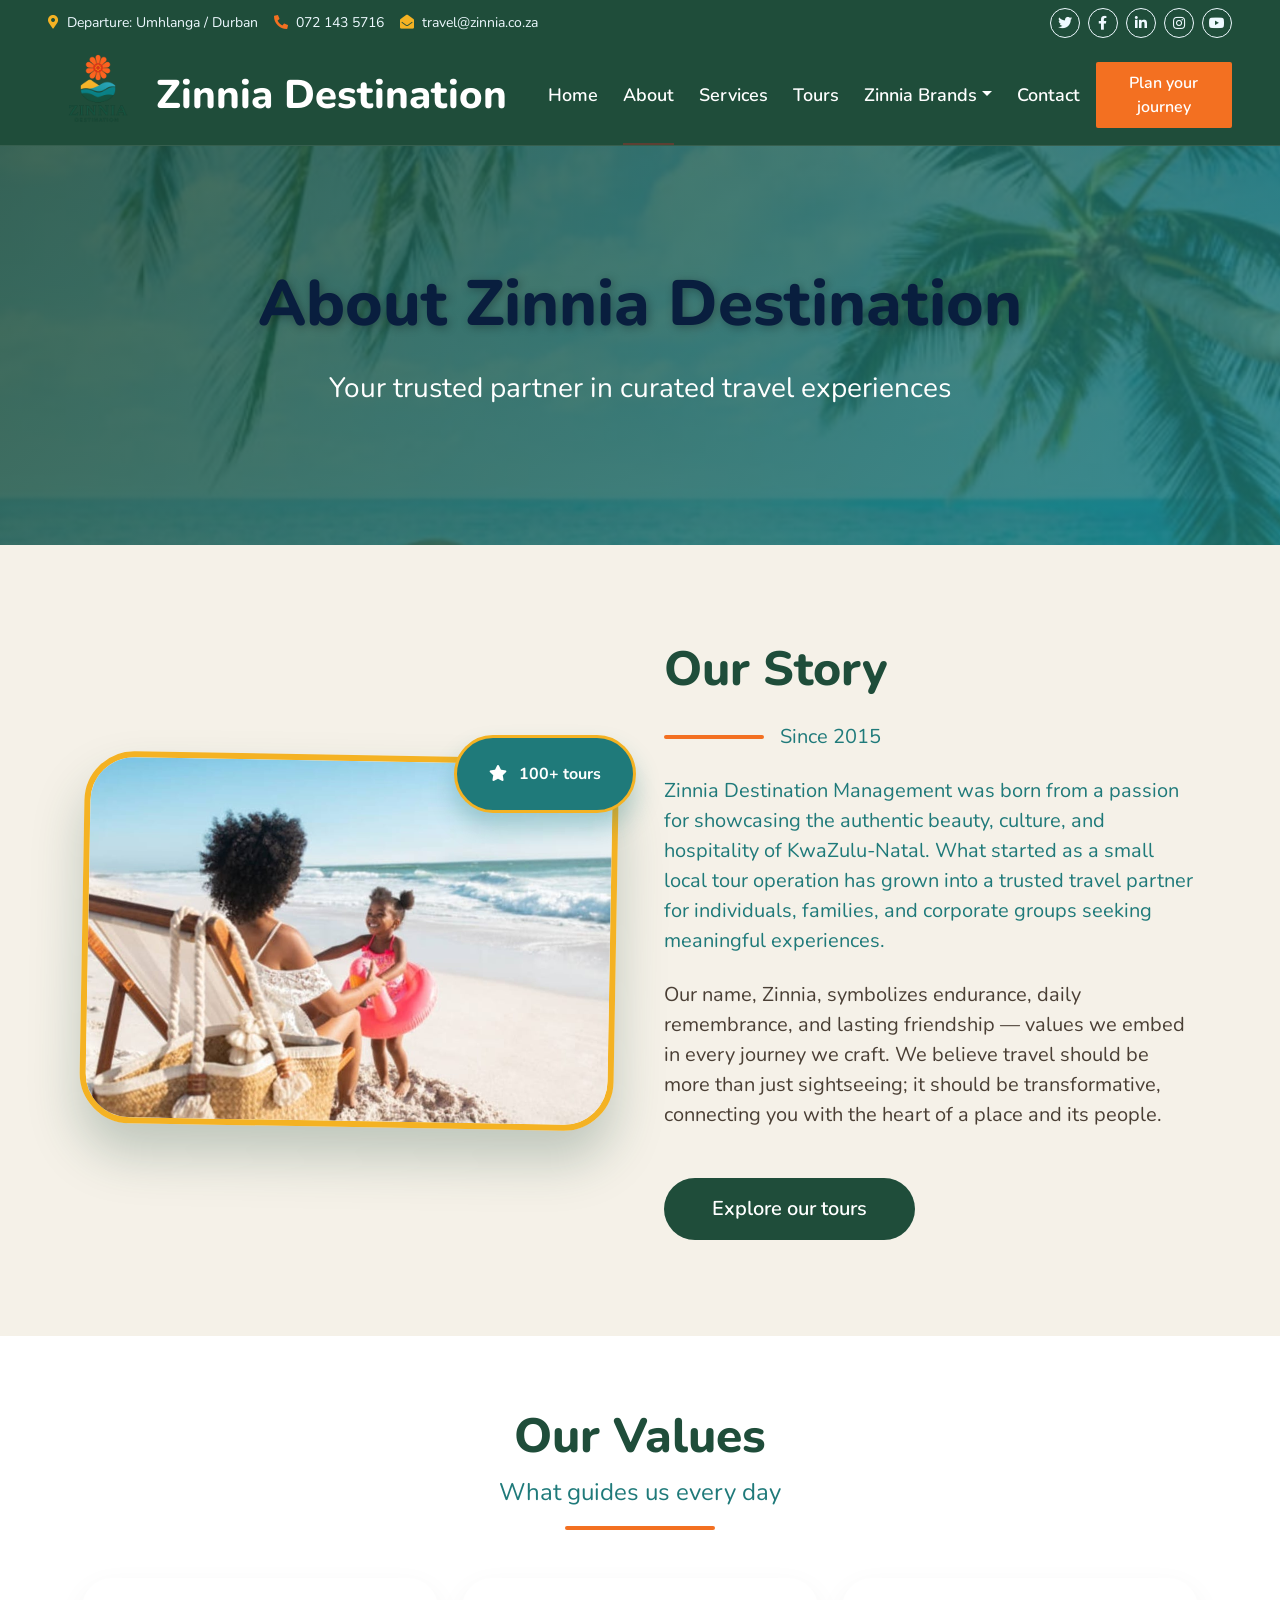
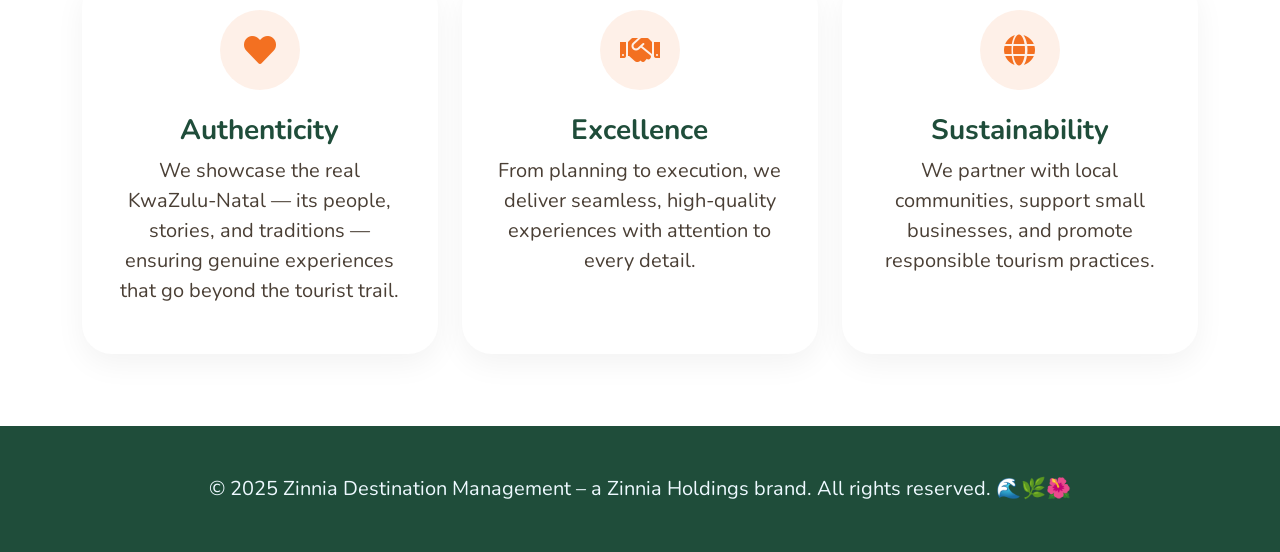
==== about-destination.html @ 749b962a "ch" ====
<!DOCTYPE html>
<html lang="en">
<head>
    <meta charset="utf-8">
    <title>About Us - Zinnia Destination</title>
    <meta content="width=device-width, initial-scale=1.0" name="viewport">
    <meta content="Zinnia Destination, about, travel company, KwaZulu-Natal tours" name="keywords">
    <meta content="Learn about Zinnia Destination Management - your trusted partner for curated travel experiences in KwaZulu-Natal." name="description">
    <link href="https://fonts.googleapis.com/css2?family=Nunito:wght@400;600;700;800&family=Rubik:wght@400;500;600;700&display=swap" rel="stylesheet">
    <link href="https://cdnjs.cloudflare.com/ajax/libs/font-awesome/5.10.0/css/all.min.css" rel="stylesheet">
    <link href="https://cdn.jsdelivr.net/npm/bootstrap-icons@1.4.1/font/bootstrap-icons.css" rel="stylesheet">
    <link href="lib/owlcarousel/assets/owl.carousel.min.css" rel="stylesheet">
    <link href="lib/animate/animate.min.css" rel="stylesheet">
    <link href="css/bootstrap.min.css" rel="stylesheet">
    <link href="css/style.css" rel="stylesheet">
    <style>
        :root { 
            --dest-forest: #1F4D3A;
            --dest-teal: #1F7A7A;
            --dest-sunset: #F37021;
            --dest-mustard: #F4B223;
            --dest-sand: #F5F1E8;
        }
        body {
            background-color: var(--dest-sand);
            font-family: 'Nunito', sans-serif;
            overflow-x: hidden;
        }
        .bg-forest { background: var(--dest-forest); }
        .bg-teal { background: var(--dest-teal); }
        .bg-sunset { background: var(--dest-sunset); }
        .text-forest { color: var(--dest-forest); }
        .text-teal { color: var(--dest-teal); }
        .text-sunset { color: var(--dest-sunset); }
        .btn-forest { background: var(--dest-forest); color: #fff; border: none; }
        .btn-forest:hover { background: #123d2d; }
        .navbar-dest { background: var(--dest-forest) !important; }
        .navbar-logo { height: 100px; width: auto; }
        
        /* About page specific styles */
        .about-hero {
            position: relative;
            padding: 120px 0;
            background-image: url('img/d40.jpeg');
            background-size: cover;
            background-position: center;
            background-attachment: fixed;
            position: relative;
            overflow: hidden;
        }
        .about-hero::before {
            content: '';
            position: absolute;
            top: 0;
            left: 0;
            width: 100%;
            height: 100%;
            background: linear-gradient(135deg, rgba(31,77,58,0.85), rgba(31,122,122,0.8));
            z-index: 1;
        }
        .about-hero .container {
            position: relative;
            z-index: 2;
        }
        .about-hero h1 {
            font-size: 4rem;
            font-weight: 800;
            text-shadow: 2px 2px 10px rgba(0,0,0,0.3);
        }
        .about-image-frame {
            position: relative;
            border-radius: 50px;
            overflow: hidden;
            box-shadow: 0 30px 50px rgba(31,77,58,0.25);
            border: 6px solid var(--dest-mustard);
            transform: rotate(1deg);
        }
        .about-image-frame img {
            transition: 1s;
            width: 100%;
        }
        .about-image-frame:hover img {
            transform: scale(1.05);
        }
        .floating-badge {
            position: absolute;
            top: -20px;
            right: -20px;
            background: var(--dest-teal);
            color: white;
            padding: 1.5rem 2rem;
            border-radius: 80px;
            font-weight: bold;
            box-shadow: 0 15px 25px rgba(31,122,122,0.3);
            border: 3px solid var(--dest-mustard);
        }
        .value-card {
            background: white;
            border-radius: 30px;
            padding: 2rem;
            text-align: center;
            transition: all 0.3s ease;
            height: 100%;
            box-shadow: 0 10px 30px rgba(0,0,0,0.05);
        }
        .value-card:hover {
            transform: translateY(-8px);
            box-shadow: 0 20px 40px rgba(31,77,58,0.15);
        }
        .value-icon {
            width: 80px;
            height: 80px;
            background: rgba(243,112,33,0.1);
            border-radius: 50%;
            display: flex;
            align-items: center;
            justify-content: center;
            margin: 0 auto 1.5rem;
            font-size: 2rem;
            color: var(--dest-sunset);
        }
        .team-card {
            background: white;
            border-radius: 30px;
            overflow: hidden;
            transition: all 0.3s ease;
            text-align: center;
            box-shadow: 0 10px 30px rgba(0,0,0,0.08);
        }
        .team-card:hover {
            transform: translateY(-8px);
            box-shadow: 0 20px 40px rgba(31,77,58,0.15);
        }
        .team-image {
            height: 250px;
            overflow: hidden;
        }
        .team-image img {
            width: 100%;
            height: 100%;
            object-fit: cover;
            transition: transform 0.5s ease;
        }
        .team-card:hover .team-image img {
            transform: scale(1.05);
        }
        .team-info {
            padding: 1.5rem;
        }
        .testimonial-card {
            background: white;
            border-radius: 30px;
            padding: 2rem;
            position: relative;
            box-shadow: 0 10px 30px rgba(0,0,0,0.08);
        }
        .testimonial-card::before {
            content: '"';
            position: absolute;
            top: -20px;
            left: 20px;
            font-size: 5rem;
            color: var(--dest-sunset);
            opacity: 0.3;
            font-family: serif;
        }
        .footer-dest { background: var(--dest-forest); color: #ddd; }
        
        @media (max-width: 768px) {
            .about-hero h1 { font-size: 2.5rem; }
            .about-hero { padding: 80px 0; }
            .floating-badge { padding: 1rem 1.5rem; font-size: 0.9rem; }
            .value-icon { width: 60px; height: 60px; font-size: 1.5rem; }
        }
    </style>
</head>
<body>
    <div id="spinner" class="show bg-white position-fixed translate-middle w-100 vh-100 top-50 start-50 d-flex align-items-center justify-content-center"><div class="spinner"></div></div>

    <!-- Topbar -->
    <div class="container-fluid bg-forest px-5 d-none d-lg-block">
        <div class="row gx-0">
            <div class="col-lg-8 text-center text-lg-start">
                <div class="d-inline-flex align-items-center" style="height:45px">
                    <small class="me-3 text-light"><i class="fa fa-map-marker-alt me-2" style="color:var(--dest-mustard);"></i>Departure: Umhlanga / Durban</small>
                    <small class="me-3 text-light"><i class="fa fa-phone-alt me-2" style="color:var(--dest-sunset);"></i>072 143 5716</small>
                    <small class="text-light"><i class="fa fa-envelope-open me-2" style="color:var(--dest-mustard);"></i>travel@zinnia.co.za</small>
                </div>
            </div>
            <div class="col-lg-4 text-center text-lg-end">
                <div class="d-inline-flex align-items-center" style="height:45px">
                    <a class="btn btn-sm btn-outline-light btn-sm-square rounded-circle me-2" href="#"><i class="fab fa-twitter"></i></a>
                    <a class="btn btn-sm btn-outline-light btn-sm-square rounded-circle me-2" href="#"><i class="fab fa-facebook-f"></i></a>
                    <a class="btn btn-sm btn-outline-light btn-sm-square rounded-circle me-2" href="#"><i class="fab fa-linkedin-in"></i></a>
                    <a class="btn btn-sm btn-outline-light btn-sm-square rounded-circle me-2" href="#"><i class="fab fa-instagram"></i></a>
                    <a class="btn btn-sm btn-outline-light btn-sm-square rounded-circle" href="#"><i class="fab fa-youtube"></i></a>
                </div>
            </div>
        </div>
    </div>

    <!-- Navbar -->
    <div class="container-fluid position-relative p-0">
        <nav class="navbar navbar-expand-lg navbar-dark px-5 py-3 py-lg-0 navbar-dest" style="position: relative; z-index: 30;">
            <a href="indexDestination.html" class="navbar-brand p-0 d-flex align-items-center">
                <img src="img/destination.png" alt="Zinnia Holdings Logo" class="navbar-logo me-2">
                <h1 class="m-0 text-white">Zinnia Destination</h1>
            </a>
            <button class="navbar-toggler" data-bs-toggle="collapse" data-bs-target="#navbarCollapse"><span class="fa fa-bars"></span></button>
            <div class="collapse navbar-collapse" id="navbarCollapse">
                <div class="navbar-nav ms-auto py-0">
                    <a href="indexDestination.html" class="nav-item nav-link">Home</a>
                    <a href="about-destination.html" class="nav-item nav-link active">About</a>
                    <a href="services-destination.html" class="nav-item nav-link">Services</a>
                    <a href="tours-destination.html" class="nav-item nav-link">Tours</a>
                    <div class="nav-item dropdown">
                        <a href="#" class="nav-link dropdown-toggle" data-bs-toggle="dropdown">Zinnia Brands</a>
                        <div class="dropdown-menu m-0">
                            <a href="index.html" class="dropdown-item">Holdings</a>
                            <a href="indexBranding.html" class="dropdown-item">Branding</a>
                            <a href="indexHealth.html" class="dropdown-item">Wellness</a>
                        </div>
                    </div>
                    <a href="contact-destination.html" class="nav-item nav-link">Contact</a>
                </div>
                <a href="contact-destination.html" class="btn btn-sunset py-2 px-4 ms-3" style="background:var(--dest-sunset); color:white;">Plan your journey</a>
            </div>
        </nav>

        <!-- Hero Section with Background Image -->
        <div class="about-hero text-white text-center">
            <div class="container">
                <h1 class="display-3 fw-bold mb-4 animated fadeInUp">About Zinnia Destination</h1>
                <p class="fs-3 animated fadeInUp delay-1">Your trusted partner in curated travel experiences</p>
            </div>
        </div>
    </div>

    <!-- Main About Content (same as before) -->
    <div class="container-fluid py-5" style="background: var(--dest-sand);">
        <div class="container py-5">
            <div class="row g-5 align-items-center">
                <div class="col-lg-6">
                    <div class="position-relative">
                        <div class="about-image-frame">
                            <img src="img/d38.jpeg" class="img-fluid w-100" alt="About Zinnia Destination">
                        </div>
                        <div class="floating-badge">
                            <i class="fas fa-star me-2"></i> 100+ tours
                        </div>
                    </div>
                </div>
                <div class="col-lg-6">
                    <h2 class="display-5 fw-bold" style="color:var(--dest-forest);">Our Story</h2>
                    <div class="d-flex align-items-center mt-4 mb-4">
                        <div style="width:100px; height:4px; background:var(--dest-sunset); border-radius:2px;"></div>
                        <span class="ms-3 text-teal fw-semibold fs-5">Since 2015</span>
                    </div>
                    <p class="fs-5" style="color:var(--dest-teal);">Zinnia Destination Management was born from a passion for showcasing the authentic beauty, culture, and hospitality of KwaZulu-Natal. What started as a small local tour operation has grown into a trusted travel partner for individuals, families, and corporate groups seeking meaningful experiences.</p>
                    <p class="mt-4 fs-5">Our name, Zinnia, symbolizes endurance, daily remembrance, and lasting friendship — values we embed in every journey we craft. We believe travel should be more than just sightseeing; it should be transformative, connecting you with the heart of a place and its people.</p>
                    <div class="mt-5">
                        <a href="tours-destination.html" class="btn btn-forest btn-lg px-5 py-3 rounded-pill">Explore our tours</a>
                    </div>
                </div>
            </div>
        </div>
    </div>

    <!-- Rest of the content remains the same... -->
    <div class="container-fluid py-5 bg-white">
        <div class="container py-4">
            <div class="text-center mb-5">
                <h2 class="display-5 fw-bold" style="color:var(--dest-forest);">Our Values</h2>
                <p class="fs-4" style="color:var(--dest-teal);">What guides us every day</p>
                <div style="width:150px; height:4px; background:var(--dest-sunset); margin:1rem auto; border-radius:2px;"></div>
            </div>
            <div class="row g-4">
                <div class="col-md-4">
                    <div class="value-card">
                        <div class="value-icon"><i class="fas fa-heart"></i></div>
                        <h3 style="color:var(--dest-forest);">Authenticity</h3>
                        <p class="fs-5">We showcase the real KwaZulu-Natal — its people, stories, and traditions — ensuring genuine experiences that go beyond the tourist trail.</p>
                    </div>
                </div>
                <div class="col-md-4">
                    <div class="value-card">
                        <div class="value-icon"><i class="fas fa-handshake"></i></div>
                        <h3 style="color:var(--dest-forest);">Excellence</h3>
                        <p class="fs-5">From planning to execution, we deliver seamless, high-quality experiences with attention to every detail.</p>
                    </div>
                </div>
                <div class="col-md-4">
                    <div class="value-card">
                        <div class="value-icon"><i class="fas fa-globe"></i></div>
                        <h3 style="color:var(--dest-forest);">Sustainability</h3>
                        <p class="fs-5">We partner with local communities, support small businesses, and promote responsible tourism practices.</p>
                    </div>
                </div>
            </div>
        </div>
    </div>

    <!-- Footer -->
    <div class="container-fluid footer-dest text-light py-5">
        <div class="container text-center">
            <p class="mb-0 fs-5">© 2025 Zinnia Destination Management – a Zinnia Holdings brand. All rights reserved. 🌊🌿🌺</p>
        </div>
    </div>

    <a href="#" class="btn btn-lg btn-sunset btn-lg-square rounded-circle back-to-top" style="background:var(--dest-sunset); color:white;"><i class="bi bi-arrow-up"></i></a>

    <script src="https://code.jquery.com/jquery-3.4.1.min.js"></script>
    <script src="https://cdn.jsdelivr.net/npm/bootstrap@5.0.0/dist/js/bootstrap.bundle.min.js"></script>
    <script src="lib/wow/wow.min.js"></script>
    <script src="js/main.js"></script>
</body>
</html>
---- css/style.css ----
/********** Template CSS **********/
:root {
    --primary: #5C4033;      /* Main dark brown */
    --secondary: #987B5B;    /* Muted bronze */
    --light: #F8F5F0;        /* Soft cream */
    --dark: #3E2C24;         /* Deep brown */
}


/*** Spinner ***/
.spinner {
    width: 40px;
    height: 40px;
    background: var(--primary);
    margin: 100px auto;
    -webkit-animation: sk-rotateplane 1.2s infinite ease-in-out;
    animation: sk-rotateplane 1.2s infinite ease-in-out;
}

@-webkit-keyframes sk-rotateplane {
    0% {
        -webkit-transform: perspective(120px)
    }
    50% {
        -webkit-transform: perspective(120px) rotateY(180deg)
    }
    100% {
        -webkit-transform: perspective(120px) rotateY(180deg) rotateX(180deg)
    }
}

@keyframes sk-rotateplane {
    0% {
        transform: perspective(120px) rotateX(0deg) rotateY(0deg);
        -webkit-transform: perspective(120px) rotateX(0deg) rotateY(0deg)
    }
    50% {
        transform: perspective(120px) rotateX(-180.1deg) rotateY(0deg);
        -webkit-transform: perspective(120px) rotateX(-180.1deg) rotateY(0deg)
    }
    100% {
        transform: perspective(120px) rotateX(-180deg) rotateY(-179.9deg);
        -webkit-transform: perspective(120px) rotateX(-180deg) rotateY(-179.9deg);
    }
}

#spinner {
    opacity: 0;
    visibility: hidden;
    transition: opacity .5s ease-out, visibility 0s linear .5s;
    z-index: 99999;
}

#spinner.show {
    transition: opacity .5s ease-out, visibility 0s linear 0s;
    visibility: visible;
    opacity: 1;
}


/*** Heading ***/
h1,
h2,
.fw-bold {
    font-weight: 800 !important;
}

h3,
h4,
.fw-semi-bold {
    font-weight: 700 !important;
}

h5,
h6,
.fw-medium {
    font-weight: 600 !important;
}


/*** Button ***/
.btn {
    font-family: 'Nunito', sans-serif;
    font-weight: 600;
    transition: .5s;
}

.btn-primary,
.btn-secondary {
    color: #FFFFFF;
    box-shadow: inset 0 0 0 50px transparent;
}

.btn-primary:hover {
    box-shadow: inset 0 0 0 0 var(--primary);
}

.btn-secondary:hover {
    box-shadow: inset 0 0 0 0 var(--secondary);
}

.btn-square {
    width: 36px;
    height: 36px;
}

.btn-sm-square {
    width: 30px;
    height: 30px;
}

.btn-lg-square {
    width: 48px;
    height: 48px;
}

.btn-square,
.btn-sm-square,
.btn-lg-square {
    padding-left: 0;
    padding-right: 0;
    text-align: center;
}


/*** Navbar ***/
.navbar-dark .navbar-nav .nav-link {
    font-family: 'Nunito', sans-serif;
    position: relative;
    margin-left: 25px;
    padding: 35px 0;
    color: #FFFFFF;
    font-size: 18px;
    font-weight: 600;
    outline: none;
    transition: .5s;
}

.sticky-top.navbar-dark .navbar-nav .nav-link {
    padding: 20px 0;
    color: var(--dark);
}

.navbar-dark .navbar-nav .nav-link:hover,
.navbar-dark .navbar-nav .nav-link.active {
    color: var(--primary);
}

.navbar-dark .navbar-brand h1 {
    color: #FFFFFF;
}

.navbar-dark .navbar-toggler {
    color: var(--primary) !important;
    border-color: var(--primary) !important;
}

@media (max-width: 991.98px) {
    .sticky-top.navbar-dark {
        position: relative;
        background: #FFFFFF;
    }

    .navbar-dark .navbar-nav .nav-link,
    .navbar-dark .navbar-nav .nav-link.show,
    .sticky-top.navbar-dark .navbar-nav .nav-link {
        padding: 10px 0;
        color: var(--dark);
    }

    .navbar-dark .navbar-brand h1 {
        color: var(--primary);
    }
}

@media (min-width: 992px) {
    .navbar-dark {
        position: absolute;
        width: 100%;
        top: 0;
        left: 0;
        border-bottom: 1px solid rgba(256, 256, 256, .1);
        z-index: 999;
    }
    
    .sticky-top.navbar-dark {
        position: fixed;
        background: #FFFFFF;
    }

    .navbar-dark .navbar-nav .nav-link::before {
        position: absolute;
        content: "";
        width: 0;
        height: 2px;
        bottom: -1px;
        left: 50%;
        background: var(--primary);
        transition: .5s;
    }

    .navbar-dark .navbar-nav .nav-link:hover::before,
    .navbar-dark .navbar-nav .nav-link.active::before {
        width: 100%;
        left: 0;
    }

    .navbar-dark .navbar-nav .nav-link.nav-contact::before {
        display: none;
    }

    .sticky-top.navbar-dark .navbar-brand h1 {
        color: var(--primary);
    }
}


/*** Carousel ***/
.carousel-caption {
    top: 0;
    left: 0;
    right: 0;
    bottom: 0;
    background: rgba(9, 30, 62, .7);
    z-index: 1;
}

@media (max-width: 576px) {
    .carousel-caption h5 {
        font-size: 14px;
        font-weight: 500 !important;
    }

    .carousel-caption h1 {
        font-size: 30px;
        font-weight: 600 !important;
    }
}

.carousel-control-prev,
.carousel-control-next {
    width: 10%;
}

.carousel-control-prev-icon,
.carousel-control-next-icon {
    width: 3rem;
    height: 3rem;
}


/*** Section Title ***/
.section-title::before {
    position: absolute;
    content: "";
    width: 150px;
    height: 5px;
    left: 0;
    bottom: 0;
    background: var(--primary);
    border-radius: 2px;
}

.section-title.text-center::before {
    left: 50%;
    margin-left: -75px;
}

.section-title.section-title-sm::before {
    width: 90px;
    height: 3px;
}

.section-title::after {
    position: absolute;
    content: "";
    width: 6px;
    height: 5px;
    bottom: 0px;
    background: #FFFFFF;
    -webkit-animation: section-title-run 5s infinite linear;
    animation: section-title-run 5s infinite linear;
}

.section-title.section-title-sm::after {
    width: 4px;
    height: 3px;
}

.section-title.text-center::after {
    -webkit-animation: section-title-run-center 5s infinite linear;
    animation: section-title-run-center 5s infinite linear;
}

.section-title.section-title-sm::after {
    -webkit-animation: section-title-run-sm 5s infinite linear;
    animation: section-title-run-sm 5s infinite linear;
}

@-webkit-keyframes section-title-run {
    0% {left: 0; } 50% { left : 145px; } 100% { left: 0; }
}

@-webkit-keyframes section-title-run-center {
    0% { left: 50%; margin-left: -75px; } 50% { left : 50%; margin-left: 45px; } 100% { left: 50%; margin-left: -75px; }
}

@-webkit-keyframes section-title-run-sm {
    0% {left: 0; } 50% { left : 85px; } 100% { left: 0; }
}


/*** Service ***/
.service-item {
    position: relative;
    height: 300px;
    padding: 0 30px;
    transition: .5s;
}

.service-item .service-icon {
    margin-bottom: 30px;
    width: 60px;
    height: 60px;
    display: flex;
    align-items: center;
    justify-content: center;
    background: var(--primary);
    border-radius: 2px;
    transform: rotate(-45deg);
}

.service-item .service-icon i {
    transform: rotate(45deg);
}

.service-item a.btn {
    position: absolute;
    width: 60px;
    bottom: -48px;
    left: 50%;
    margin-left: -30px;
    opacity: 0;
}

.service-item:hover a.btn {
    bottom: -24px;
    opacity: 1;
}


/*** Testimonial ***/
.testimonial-carousel .owl-dots {
    margin-top: 15px;
    display: flex;
    align-items: flex-end;
    justify-content: center;
}

.testimonial-carousel .owl-dot {
    position: relative;
    display: inline-block;
    margin: 0 5px;
    width: 15px;
    height: 15px;
    background: #DDDDDD;
    border-radius: 2px;
    transition: .5s;
}

.testimonial-carousel .owl-dot.active {
    width: 30px;
    background: var(--primary);
}

.testimonial-carousel .owl-item.center {
    position: relative;
    z-index: 1;
}

.testimonial-carousel .owl-item .testimonial-item {
    transition: .5s;
}

.testimonial-carousel .owl-item.center .testimonial-item {
    background: #FFFFFF !important;
    box-shadow: 0 0 30px #DDDDDD;
}


/*** Team ***/
.team-item {
    transition: .5s;
}

.team-social {
    position: absolute;
    width: 100%;
    height: 100%;
    top: 0;
    left: 0;
    display: flex;
    align-items: center;
    justify-content: center;
    transition: .5s;
}

.team-social a.btn {
    position: relative;
    margin: 0 3px;
    margin-top: 100px;
    opacity: 0;
}

.team-item:hover {
    box-shadow: 0 0 30px #DDDDDD;
}

.team-item:hover .team-social {
    background: rgba(9, 30, 62, .7);
}

.team-item:hover .team-social a.btn:first-child {
    opacity: 1;
    margin-top: 0;
    transition: .3s 0s;
}

.team-item:hover .team-social a.btn:nth-child(2) {
    opacity: 1;
    margin-top: 0;
    transition: .3s .05s;
}

.team-item:hover .team-social a.btn:nth-child(3) {
    opacity: 1;
    margin-top: 0;
    transition: .3s .1s;
}

.team-item:hover .team-social a.btn:nth-child(4) {
    opacity: 1;
    margin-top: 0;
    transition: .3s .15s;
}

.team-item .team-img img {
    transition: .5s;
}

.team-item:hover .team-img img {
    transform: scale(1.15);
}


/*** Miscellaneous ***/
@media (min-width: 991.98px) {
    .facts {
        position: relative;
        margin-top: -75px;
        z-index: 1;
    }
}

.back-to-top {
    position: fixed;
    display: none;
    right: 45px;
    bottom: 45px;
    z-index: 99;
}

.bg-header {
    background: linear-gradient(rgba(9, 30, 62, .7), rgba(9, 30, 62, .7)), url(../img/tor1.jpg) center center no-repeat;
    background-size: cover;
}

.link-animated a {
    transition: .5s;
}

.link-animated a:hover {
    padding-left: 10px;
}

@media (min-width: 767.98px) {
    .footer-about {
        margin-bottom: -75px;
    }
}
 

    .brand-card-wrapper {
        transition: all 0.3s ease;
        padding: 1.5rem 1rem 1.5rem 1rem;
        border-radius: 16px;
    background: #ffffff;
        box-shadow: 0 5px 20px rgba(0,0,0,0.03);
        border: 1px solid rgba(0,0,0,0.03);
        margin-bottom: 0.5rem;
    }
    .brand-card-wrapper:hover {
        transform: translateY(-8px);
        box-shadow: 0 20px 30px rgba(0,0,0,0.08);
        border-color: #e9ecef;
        background: #fcfdff;
    }
    .brand-visit-btn {
        opacity: 0.9;
        transition: all 0.2s;
        font-weight: 500;
        border-width: 2px;
    }
    .brand-card-wrapper:hover .brand-visit-btn {
        opacity: 1;
        background-color: #0d6efd;
        color: #fff;
        border-color: #0d6efd;
    }
    /* keep the icon row consistent */
    .brand-card-wrapper .bg-primary {
        transition: transform 0.2s;
    }
    .brand-card-wrapper:hover .bg-primary {
        transform: scale(1.05);
    }
    
    .itinerary-card {
        background: white;
        border-radius: 30px;
        padding: 2rem;
        box-shadow: 0 15px 30px rgba(var(--dest-forest-rgb), 0.1);
        border-left: 6px solid var(--dest-sunset);
        min-height: 220px;
        display: flex;
        align-items: center;
    }
    .carousel-item {
        transition: transform 0.8s ease-in-out;
    }
    .carousel-indicators [data-bs-target] {
        background-color: var(--dest-forest);
        width: 12px;
        height: 12px;
        border-radius: 50%;
        margin: 0 6px;
    }
    .carousel-indicators .active {
        background-color: var(--dest-sunset);
    }
    .itinerary-icon {
        font-size: 2.2rem;
        min-width: 60px;
        text-align: center;
    }
/* ============================= */
/* ZINNIA HOLDINGS BRAND COLORS  */
/* ============================= */

:root {
    --zinnia-gold: #D4AF37;
    --zinnia-beige: #E6D5B8;
    --zinnia-dark: #4A3F35;
    --zinnia-white: #FFFFFF;
}

/* Body Background */
body {
    background-color: var(--zinnia-white);
    color: var(--zinnia-dark);
}

/* Topbar */
.container-fluid.bg-dark {
    background-color: var(--zinnia-dark) !important;
}

/* Navbar */
.navbar {
    background-color: var(--zinnia-dark) !important;
}

.navbar .nav-link,
.navbar-brand h1 {
    color: var(--zinnia-white) !important;
}

.navbar .nav-link:hover {
    color: var(--zinnia-gold) !important;
}

/* Primary Buttons */
.btn-primary {
    background-color: var(--zinnia-gold) !important;
    border-color: var(--zinnia-gold) !important;
    color: var(--zinnia-dark) !important;
}

.btn-primary:hover {
    background-color: var(--zinnia-dark) !important;
    border-color: var(--zinnia-dark) !important;
    color: var(--zinnia-white) !important;
}

/* Section Titles */
.text-primary {
    color: var(--zinnia-gold) !important;
}

/* Header Banner */
.bg-primary {
    background-color: var(--zinnia-gold) !important;
}

.bg-header {
    background-color: var(--zinnia-dark) !important;
}

/* About Section */
#intro {
    background-color: var(--zinnia-beige);
}

/* Team Section */
.team-item {
    background-color: var(--zinnia-white) !important;
}

.team-item h4 {
    color: var(--zinnia-dark);
}

/* Footer */
.container-fluid.bg-dark.text-light {
    background-color: var(--zinnia-dark) !important;
}

.footer-about.bg-primary {
    background-color: var(--zinnia-gold) !important;
    color: var(--zinnia-dark);
}

/* Links */
a {
    color: var(--zinnia-gold);
}

a:hover {
    color: var(--zinnia-dark);
}

/* Back To Top Button */
.back-to-top {
    background-color: var(--zinnia-gold) !important;
    color: var(--zinnia-dark) !important;
}

/* Carousel container – increase height */
.multi-card-carousel {
    padding: 50px 0;      /* extra top & bottom space */
    min-height: 450px;    /* make carousel section taller */
}

/* Work cards */
.work-card {
    flex: 0 0 auto;
    width: 22%;           /* 4 cards per row with gap */
    height: 360px;        /* taller cards for spacious layout */
    background: #fff;
    border-radius: 10px;
    overflow: hidden;
    box-shadow: 0 10px 25px rgba(0,0,0,0.08);
    transition: transform 0.3s, box-shadow 0.3s;
    display: flex;
    flex-direction: column; /* stack image + footer */
}

.work-card:hover {
    transform: translateY(-10px);
    box-shadow: 0 15px 35px rgba(0,0,0,0.15);
}

/* Images inside cards */
.work-card img {
    width: 100%;
    height: 260px;       /* taller image */
    object-fit: cover;
    border-bottom: 1px solid #eee;
}

/* Footer of cards */
.work-card-footer {
    padding: 0.7rem 1rem;
    text-align: center;
    background: #f9f9f9;
    font-weight: 500;
    color: #555;
    display: flex;
    justify-content: center;
    align-items: center;
    gap: 8px;
    flex-shrink: 0;
}

/* Ensure all cards in slide same height */
.multi-card-carousel .carousel-item .work-card {
    height: 100%;
}

/* Responsive adjustments */
@media (max-width: 991px) {
    .work-card {
        width: 48%;
        height: 320px;
    }
    .work-card img {
        height: 220px;
    }
}

@media (max-width: 576px) {
    .multi-card-carousel {
        min-height: auto;
        padding: 30px 0;
    }
    .work-card {
        width: 90%;
        height: auto;
        margin: 0 auto 20px;
    }
    .work-card img {
        height: 180px;
    }
}
/* Brand logo cards */

.brand-card-wrapper{
    background:#fff;
    padding:35px 25px;
    border-radius:12px;
    box-shadow:0 8px 25px rgba(0,0,0,0.05);
    transition:all .35s ease;
    text-align:center;
}

.brand-card-wrapper:hover{
    transform:translateY(-8px);
    box-shadow:0 18px 40px rgba(0,0,0,0.08);
}

.brand-logo{
    max-width:160px;
    margin-bottom:18px;
    transition:all .3s ease;
}

.brand-card-wrapper:hover .brand-logo{
    transform:scale(1.05);
}

.brand-card-wrapper h4{
    margin-bottom:10px;
}

.brand-card-wrapper p{
    font-size:14px;
    color:#666;
}
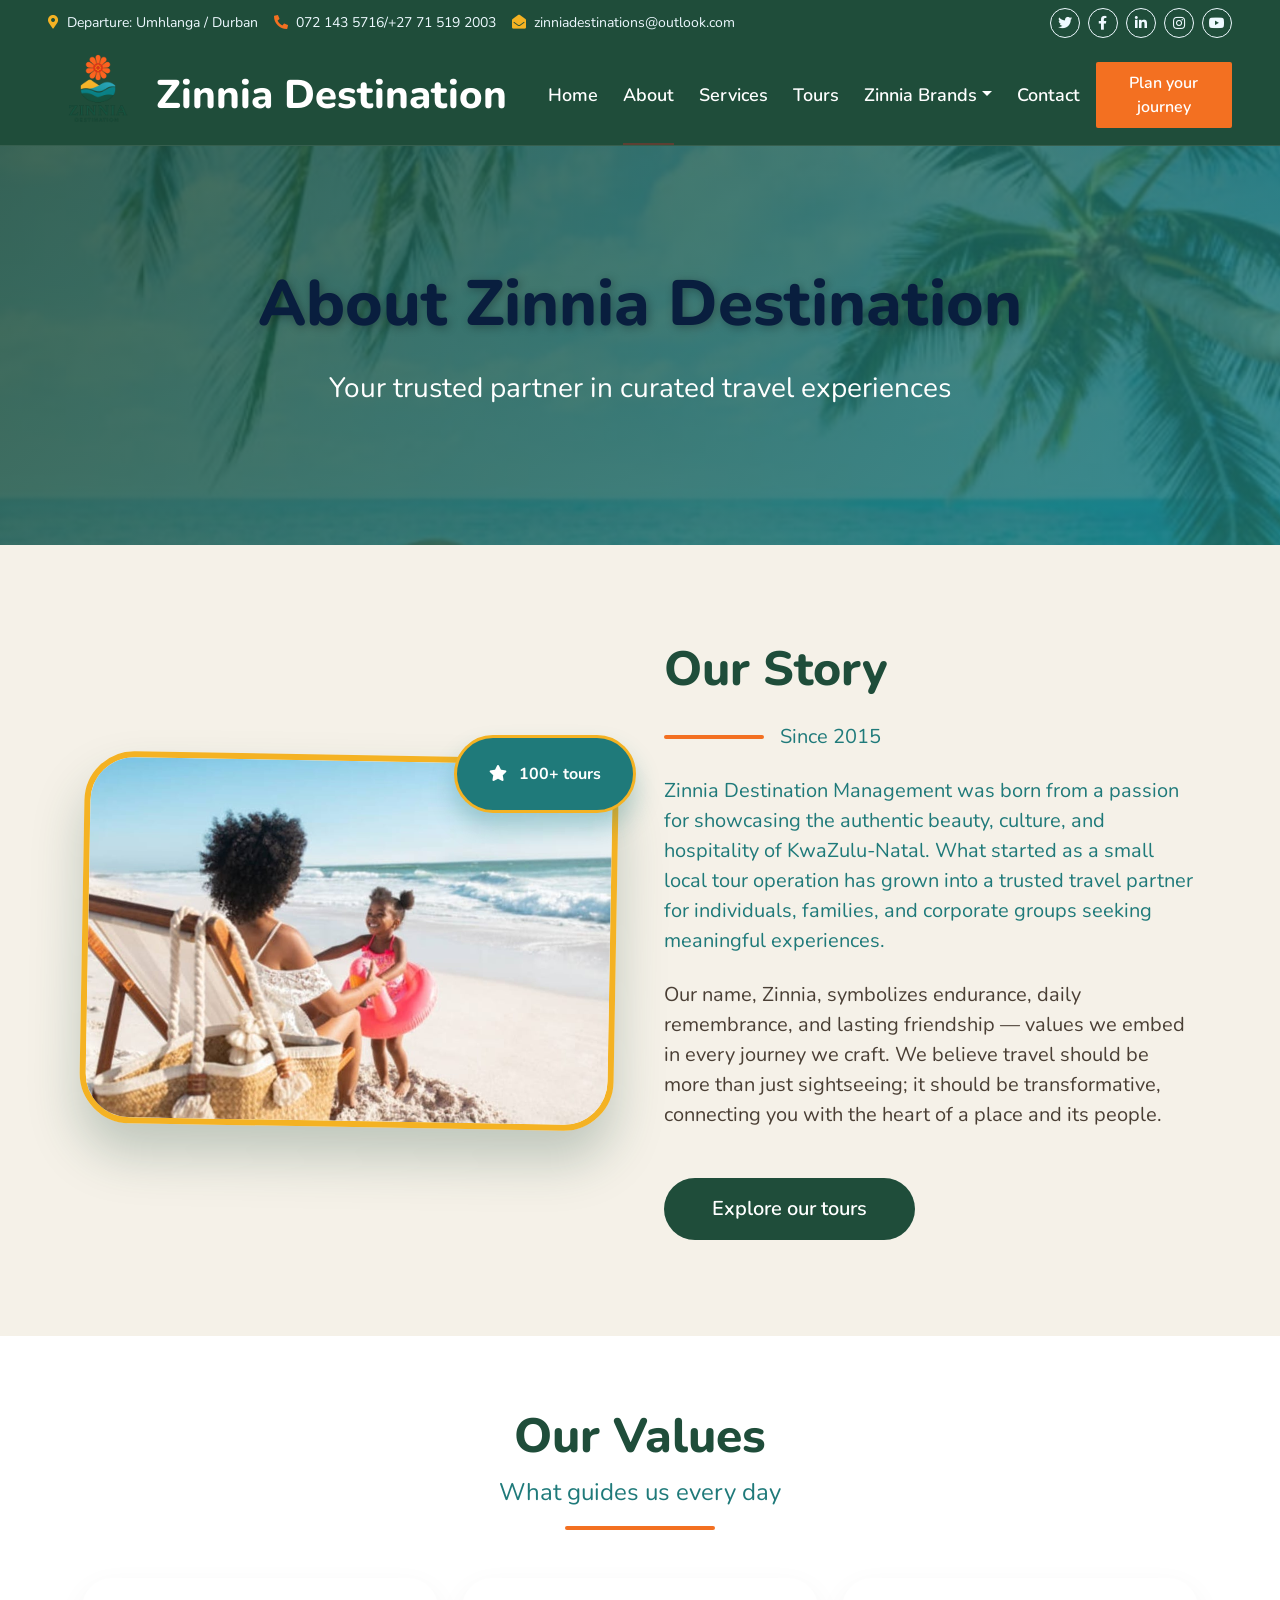
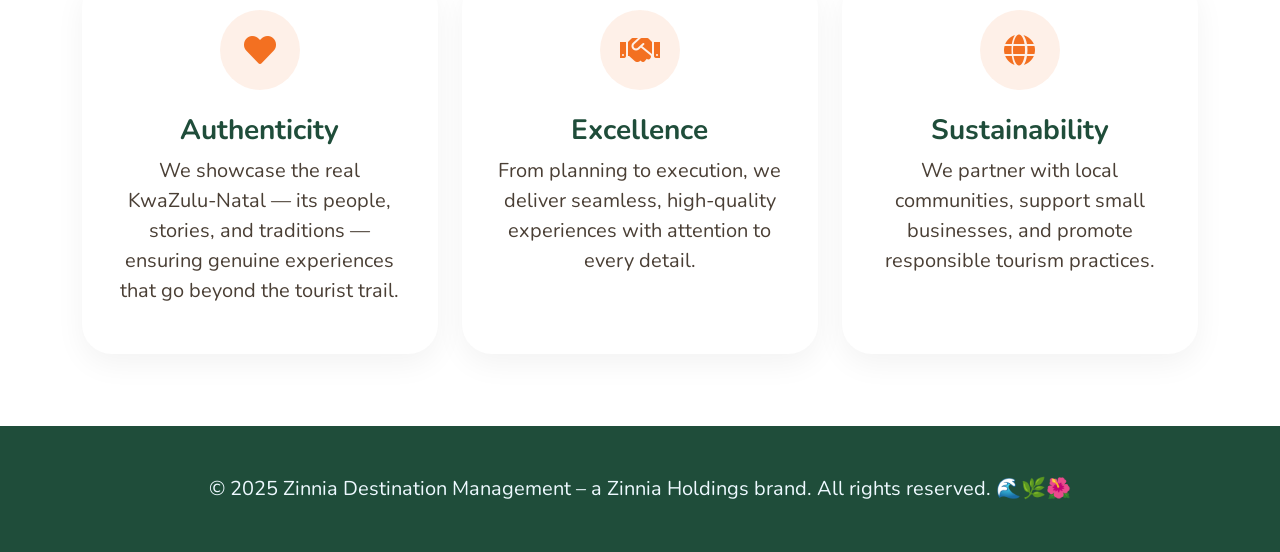
==== commit 6acc9a04: "ch" ====
--- a/about-destination.html
+++ b/about-destination.html
@@ -183,8 +183,8 @@
             <div class="col-lg-8 text-center text-lg-start">
                 <div class="d-inline-flex align-items-center" style="height:45px">
                     <small class="me-3 text-light"><i class="fa fa-map-marker-alt me-2" style="color:var(--dest-mustard);"></i>Departure: Umhlanga / Durban</small>
-                    <small class="me-3 text-light"><i class="fa fa-phone-alt me-2" style="color:var(--dest-sunset);"></i>072 143 5716</small>
-                    <small class="text-light"><i class="fa fa-envelope-open me-2" style="color:var(--dest-mustard);"></i>travel@zinnia.co.za</small>
+                    <small class="me-3 text-light"><i class="fa fa-phone-alt me-2" style="color:var(--dest-sunset);"></i>072 143 5716/+27 71 519 2003</small>
+                    <small class="text-light"><i class="fa fa-envelope-open me-2" style="color:var(--dest-mustard);"></i>zinniadestinations@outlook.com</small>
                 </div>
             </div>
             <div class="col-lg-4 text-center text-lg-end">
